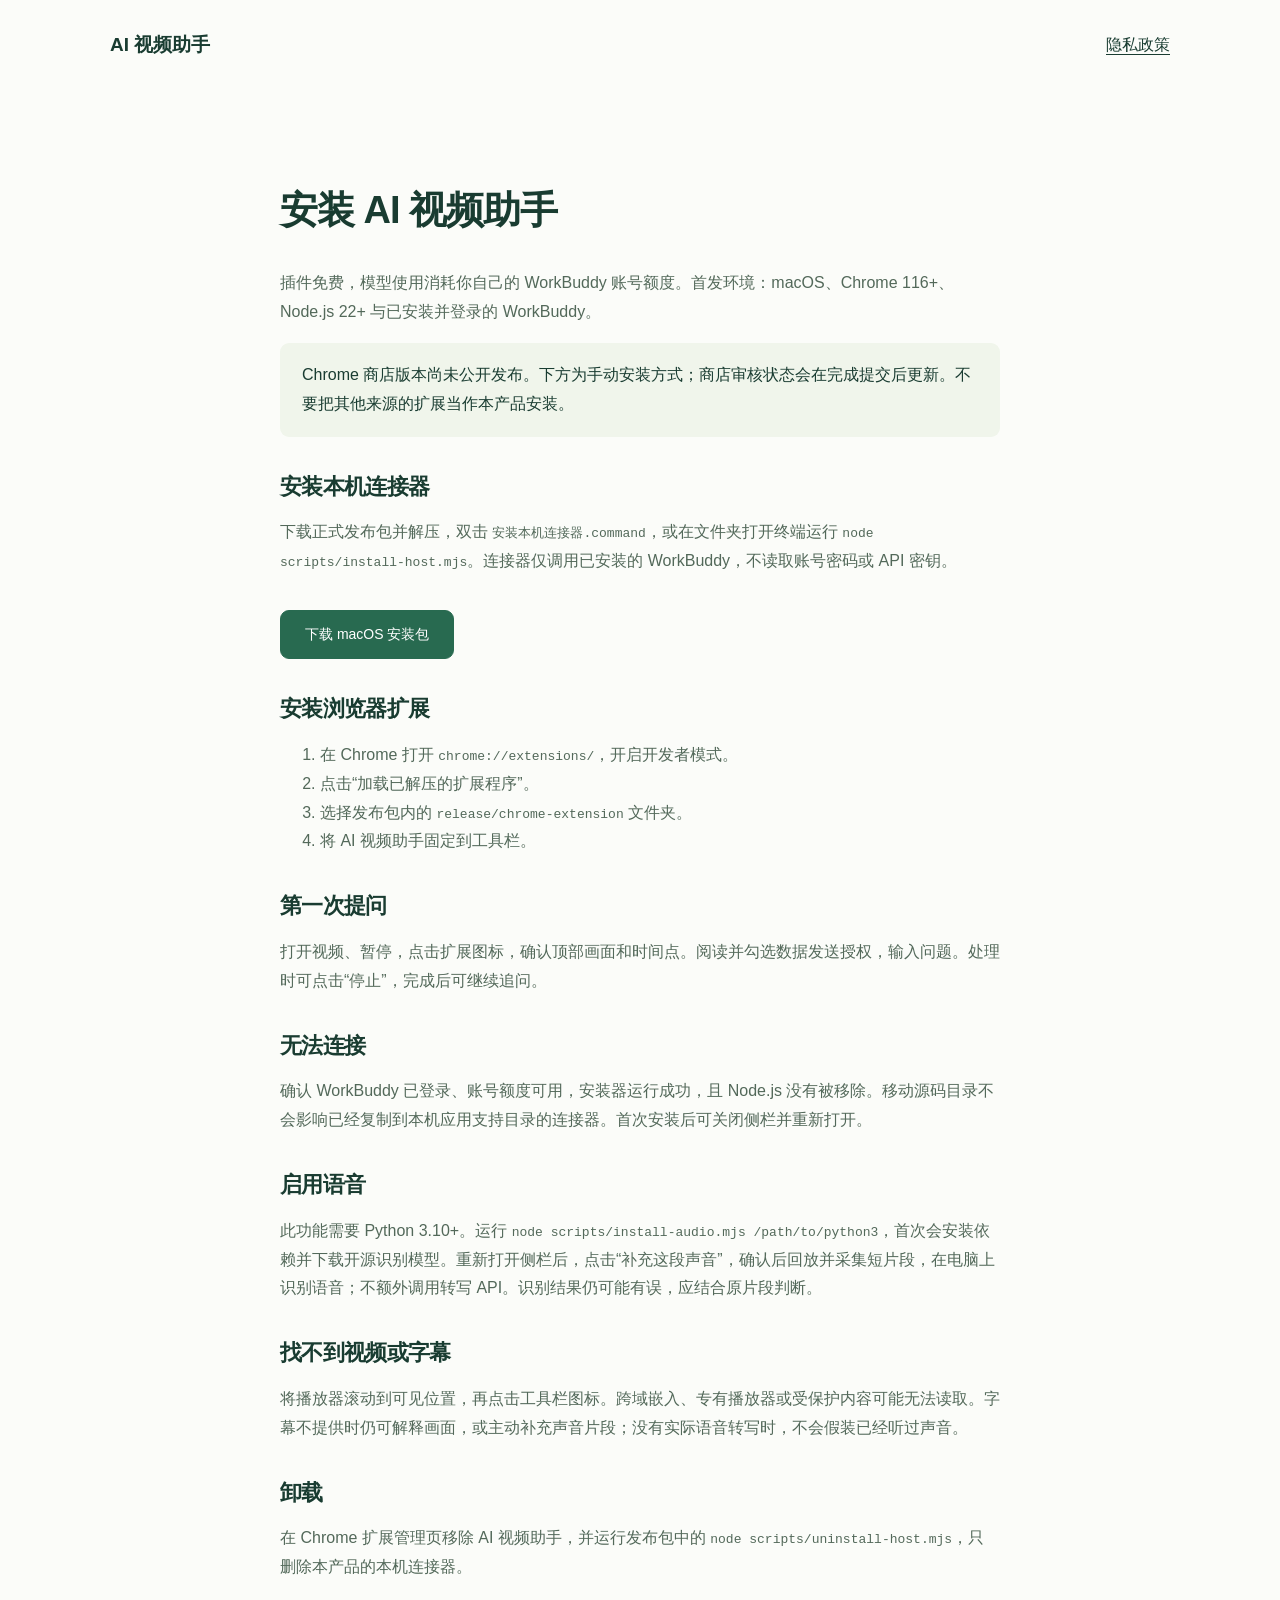
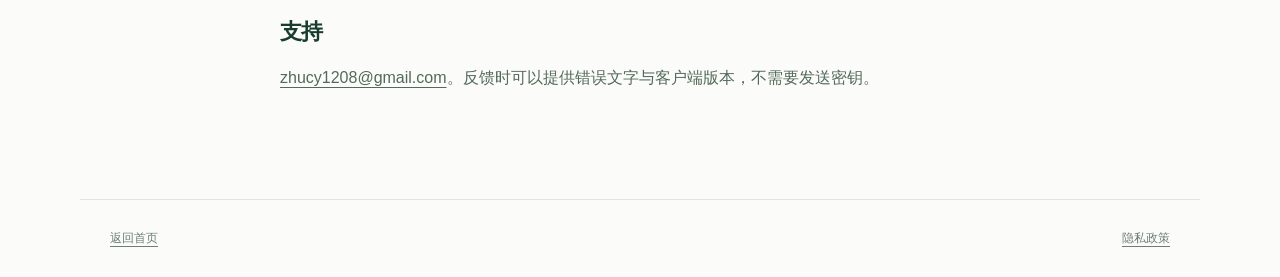
==== install.html @ a10226a2 "Publish product website, privacy policy and free macOS package" ====
<!doctype html><html lang="zh-CN"><head><meta charset="utf-8"><meta name="viewport" content="width=device-width,initial-scale=1"><title>安装指南 · AI 视频助手</title><link rel="stylesheet" href="style.css"></head><body><nav><a class="brand" href="./">AI 视频助手</a><a href="privacy.html">隐私政策</a></nav><main class="prose"><h1>安装 AI 视频助手</h1><p>插件免费，模型使用消耗你自己的 WorkBuddy 账号额度。首发环境：macOS、Chrome 116+、Node.js 22+ 与已安装并登录的 WorkBuddy。</p>
<div class="note">Chrome 商店版本尚未公开发布。下方为手动安装方式；商店审核状态会在完成提交后更新。不要把其他来源的扩展当作本产品安装。</div>
<h2>安装本机连接器</h2><p>下载正式发布包并解压，双击 <code>安装本机连接器.command</code>，或在文件夹打开终端运行 <code>node scripts/install-host.mjs</code>。连接器仅调用已安装的 WorkBuddy，不读取账号密码或 API 密钥。</p><p><a class="button" href="ai-video-assistant-macos.zip" download>下载 macOS 安装包</a></p>
<h2>安装浏览器扩展</h2><ol><li>在 Chrome 打开 <code>chrome://extensions/</code>，开启开发者模式。</li><li>点击“加载已解压的扩展程序”。</li><li>选择发布包内的 <code>release/chrome-extension</code> 文件夹。</li><li>将 AI 视频助手固定到工具栏。</li></ol>
<h2>第一次提问</h2><p>打开视频、暂停，点击扩展图标，确认顶部画面和时间点。阅读并勾选数据发送授权，输入问题。处理时可点击“停止”，完成后可继续追问。</p>
<h2>无法连接</h2><p>确认 WorkBuddy 已登录、账号额度可用，安装器运行成功，且 Node.js 没有被移除。移动源码目录不会影响已经复制到本机应用支持目录的连接器。首次安装后可关闭侧栏并重新打开。</p>
<h2>启用语音</h2><p>此功能需要 Python 3.10+。运行 <code>node scripts/install-audio.mjs /path/to/python3</code>，首次会安装依赖并下载开源识别模型。重新打开侧栏后，点击“补充这段声音”，确认后回放并采集短片段，在电脑上识别语音；不额外调用转写 API。识别结果仍可能有误，应结合原片段判断。</p><h2>找不到视频或字幕</h2><p>将播放器滚动到可见位置，再点击工具栏图标。跨域嵌入、专有播放器或受保护内容可能无法读取。字幕不提供时仍可解释画面，或主动补充声音片段；没有实际语音转写时，不会假装已经听过声音。</p>
<h2>卸载</h2><p>在 Chrome 扩展管理页移除 AI 视频助手，并运行发布包中的 <code>node scripts/uninstall-host.mjs</code>，只删除本产品的本机连接器。</p>
<h2>支持</h2><p><a href="mailto:zhucy1208@gmail.com">zhucy1208@gmail.com</a>。反馈时可以提供错误文字与客户端版本，不需要发送密钥。</p></main><footer><a href="./">返回首页</a><a href="privacy.html">隐私政策</a></footer></body></html>
---- style.css ----
:root{--ink:#193c31;--green:#286a50;--soft:#f0f5eb;--muted:#6d7e73;--line:#dfe7db}*{box-sizing:border-box}html{scroll-behavior:smooth}body{margin:0;color:var(--ink);background:#fbfcf9;font:16px/1.8 -apple-system,BlinkMacSystemFont,"Segoe UI","PingFang SC",sans-serif}a{color:inherit;text-underline-offset:4px}a:focus-visible{outline:3px solid #8cb087;outline-offset:6px}nav,main,footer{max-width:1120px;margin:auto}nav{display:flex;align-items:center;justify-content:space-between;padding:28px 30px}.brand{text-decoration:none;font-size:19px;font-weight:700;display:flex;align-items:center;gap:10px}.brand img{width:34px;height:34px}nav .links{display:flex;gap:25px;font-size:14px;color:var(--muted)}.hero{padding:90px 30px 80px;display:grid;grid-template-columns:1.1fr 1fr;gap:80px;align-items:center}.eyebrow{font-size:13px;color:var(--green);letter-spacing:1px}.hero h1{font-size:clamp(42px,5vw,64px);line-height:1.25;letter-spacing:-3px;font-weight:650;margin:19px 0 25px}.hero p{color:var(--muted);max-width:400px;font-size:17px}.button{display:inline-block;padding:11px 24px;background:var(--green);border:1px solid var(--green);border-radius:9px;color:white;text-decoration:none;font-size:14px;margin-top:18px}.button.secondary{background:transparent;color:var(--green);margin-left:10px}.small{font-size:12px;color:var(--muted);display:block;margin-top:14px}.preview{background:white;border:1px solid var(--line);padding:18px;border-radius:16px;box-shadow:0 16px 70px #1a3b310a;font-size:14px}.preview .context{border-radius:10px;background:var(--soft);padding:14px;color:var(--muted);font-size:12px}.preview .context strong{display:block;color:var(--ink);font-size:14px;margin:5px 0}.scene{height:122px;display:grid;place-items:center;background:#1d4537;border-radius:7px;color:#d9efb1;font:italic 29px Georgia,serif;margin-top:10px}.bubble{background:#eff5e8;border-radius:10px 10px 2px 10px;padding:11px 15px;margin:28px 0 20px 60px}.answer{padding:0 8px 10px;color:#4e6659}.answer span{display:block;font-size:11px;color:#7e947c;border-left:2px solid #b6c9a4;margin-top:14px;padding-left:9px}.caption{font-size:11px;color:#95a18f;text-align:center;margin-top:15px}.section{padding:65px 30px;border-top:1px solid var(--line)}h2{font-size:29px;line-height:1.4;letter-spacing:-.7px;margin:0 0 30px}.steps{display:grid;grid-template-columns:repeat(3,1fr);gap:40px}.steps h3{font-size:17px;margin:0 0 9px}.steps p,.section p{color:var(--muted);font-size:15px}.list{display:grid;grid-template-columns:1fr 1fr;gap:15px 45px}.list article{padding-bottom:18px;border-bottom:1px solid var(--line)}.list article h3{font-size:16px;margin:0 0 6px}.list article p{margin:0}.prose{max-width:780px;padding:60px 30px 90px}.prose h1{font-size:38px;letter-spacing:-1px}.prose h2{font-size:22px;margin:35px 0 12px}.prose p,.prose li{color:#53695a}.note{background:var(--soft);padding:18px 22px;border-radius:9px}.prose code{font-size:13px;overflow-wrap:anywhere}footer{border-top:1px solid var(--line);padding:28px 30px;display:flex;justify-content:space-between;gap:20px;font-size:12px;color:var(--muted)}footer div{display:flex;gap:20px}@media(max-width:780px){.hero{grid-template-columns:1fr;padding-top:45px;gap:35px}.hero h1{font-size:46px}.steps,.list{grid-template-columns:1fr}.hero p{max-width:none}nav .links{gap:14px;font-size:12px}.section{padding-top:40px;padding-bottom:40px}footer{flex-direction:column}.button.secondary{margin-left:0;margin-right:10px}.brand{font-size:16px}}
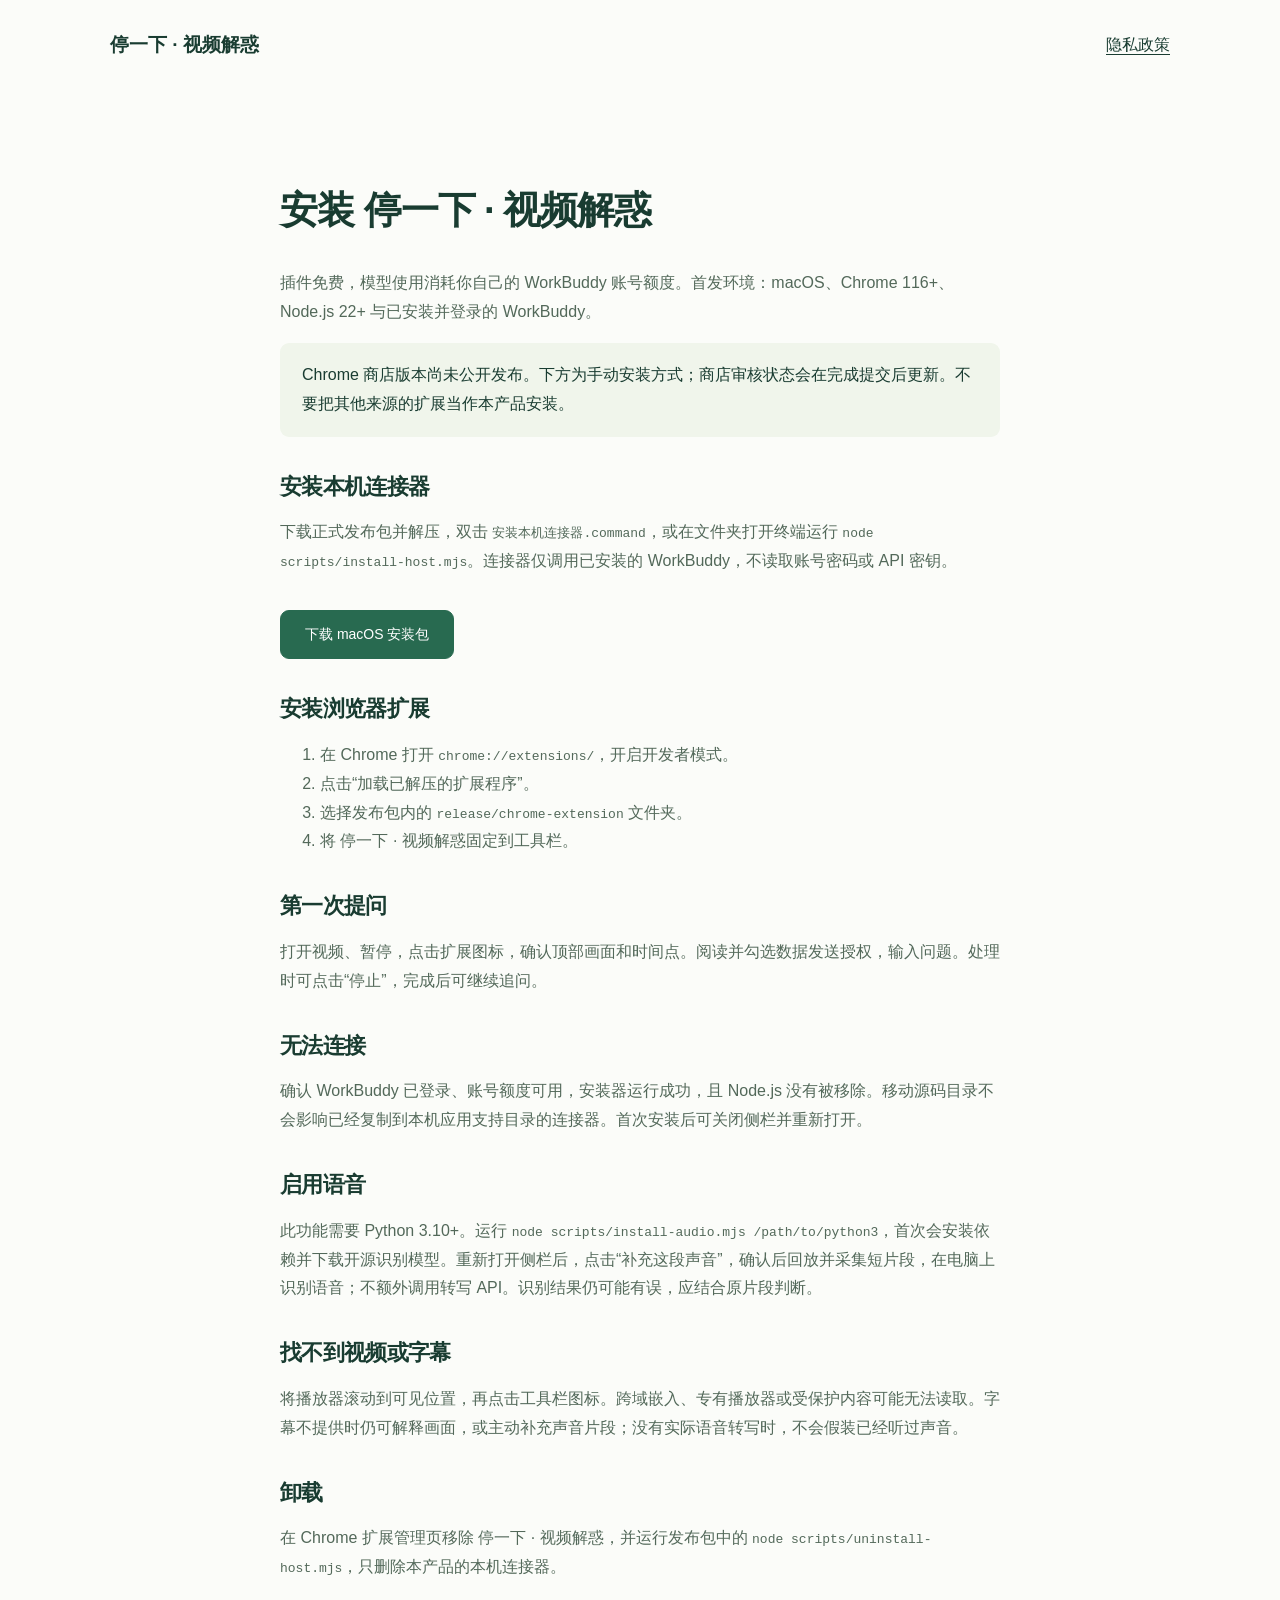
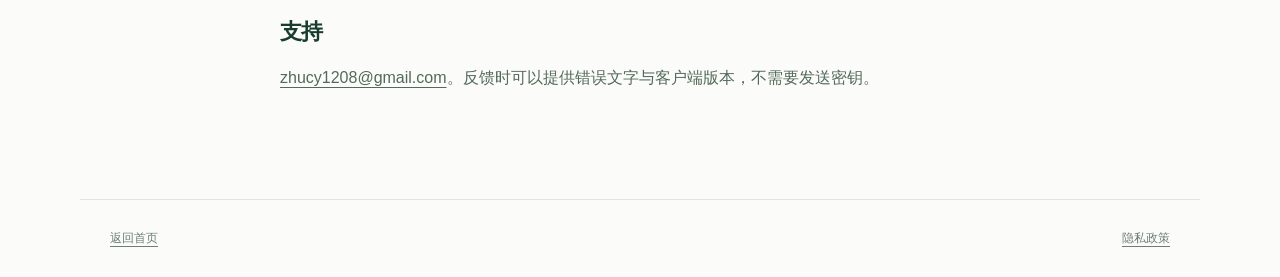
==== commit 2e58d73e: "Rename to 停一下 · 视频解惑 and clarify product benefits" ====
--- a/install.html
+++ b/install.html
@@ -1,9 +1,9 @@
-<!doctype html><html lang="zh-CN"><head><meta charset="utf-8"><meta name="viewport" content="width=device-width,initial-scale=1"><title>安装指南 · AI 视频助手</title><link rel="stylesheet" href="style.css"></head><body><nav><a class="brand" href="./">AI 视频助手</a><a href="privacy.html">隐私政策</a></nav><main class="prose"><h1>安装 AI 视频助手</h1><p>插件免费，模型使用消耗你自己的 WorkBuddy 账号额度。首发环境：macOS、Chrome 116+、Node.js 22+ 与已安装并登录的 WorkBuddy。</p>
+<!doctype html><html lang="zh-CN"><head><meta charset="utf-8"><meta name="viewport" content="width=device-width,initial-scale=1"><title>安装指南 · 停一下 · 视频解惑</title><link rel="stylesheet" href="style.css"></head><body><nav><a class="brand" href="./">停一下 · 视频解惑</a><a href="privacy.html">隐私政策</a></nav><main class="prose"><h1>安装 停一下 · 视频解惑</h1><p>插件免费，模型使用消耗你自己的 WorkBuddy 账号额度。首发环境：macOS、Chrome 116+、Node.js 22+ 与已安装并登录的 WorkBuddy。</p>
 <div class="note">Chrome 商店版本尚未公开发布。下方为手动安装方式；商店审核状态会在完成提交后更新。不要把其他来源的扩展当作本产品安装。</div>
 <h2>安装本机连接器</h2><p>下载正式发布包并解压，双击 <code>安装本机连接器.command</code>，或在文件夹打开终端运行 <code>node scripts/install-host.mjs</code>。连接器仅调用已安装的 WorkBuddy，不读取账号密码或 API 密钥。</p><p><a class="button" href="ai-video-assistant-macos.zip" download>下载 macOS 安装包</a></p>
-<h2>安装浏览器扩展</h2><ol><li>在 Chrome 打开 <code>chrome://extensions/</code>，开启开发者模式。</li><li>点击“加载已解压的扩展程序”。</li><li>选择发布包内的 <code>release/chrome-extension</code> 文件夹。</li><li>将 AI 视频助手固定到工具栏。</li></ol>
+<h2>安装浏览器扩展</h2><ol><li>在 Chrome 打开 <code>chrome://extensions/</code>，开启开发者模式。</li><li>点击“加载已解压的扩展程序”。</li><li>选择发布包内的 <code>release/chrome-extension</code> 文件夹。</li><li>将 停一下 · 视频解惑固定到工具栏。</li></ol>
 <h2>第一次提问</h2><p>打开视频、暂停，点击扩展图标，确认顶部画面和时间点。阅读并勾选数据发送授权，输入问题。处理时可点击“停止”，完成后可继续追问。</p>
 <h2>无法连接</h2><p>确认 WorkBuddy 已登录、账号额度可用，安装器运行成功，且 Node.js 没有被移除。移动源码目录不会影响已经复制到本机应用支持目录的连接器。首次安装后可关闭侧栏并重新打开。</p>
 <h2>启用语音</h2><p>此功能需要 Python 3.10+。运行 <code>node scripts/install-audio.mjs /path/to/python3</code>，首次会安装依赖并下载开源识别模型。重新打开侧栏后，点击“补充这段声音”，确认后回放并采集短片段，在电脑上识别语音；不额外调用转写 API。识别结果仍可能有误，应结合原片段判断。</p><h2>找不到视频或字幕</h2><p>将播放器滚动到可见位置，再点击工具栏图标。跨域嵌入、专有播放器或受保护内容可能无法读取。字幕不提供时仍可解释画面，或主动补充声音片段；没有实际语音转写时，不会假装已经听过声音。</p>
-<h2>卸载</h2><p>在 Chrome 扩展管理页移除 AI 视频助手，并运行发布包中的 <code>node scripts/uninstall-host.mjs</code>，只删除本产品的本机连接器。</p>
+<h2>卸载</h2><p>在 Chrome 扩展管理页移除 停一下 · 视频解惑，并运行发布包中的 <code>node scripts/uninstall-host.mjs</code>，只删除本产品的本机连接器。</p>
 <h2>支持</h2><p><a href="mailto:zhucy1208@gmail.com">zhucy1208@gmail.com</a>。反馈时可以提供错误文字与客户端版本，不需要发送密钥。</p></main><footer><a href="./">返回首页</a><a href="privacy.html">隐私政策</a></footer></body></html>
